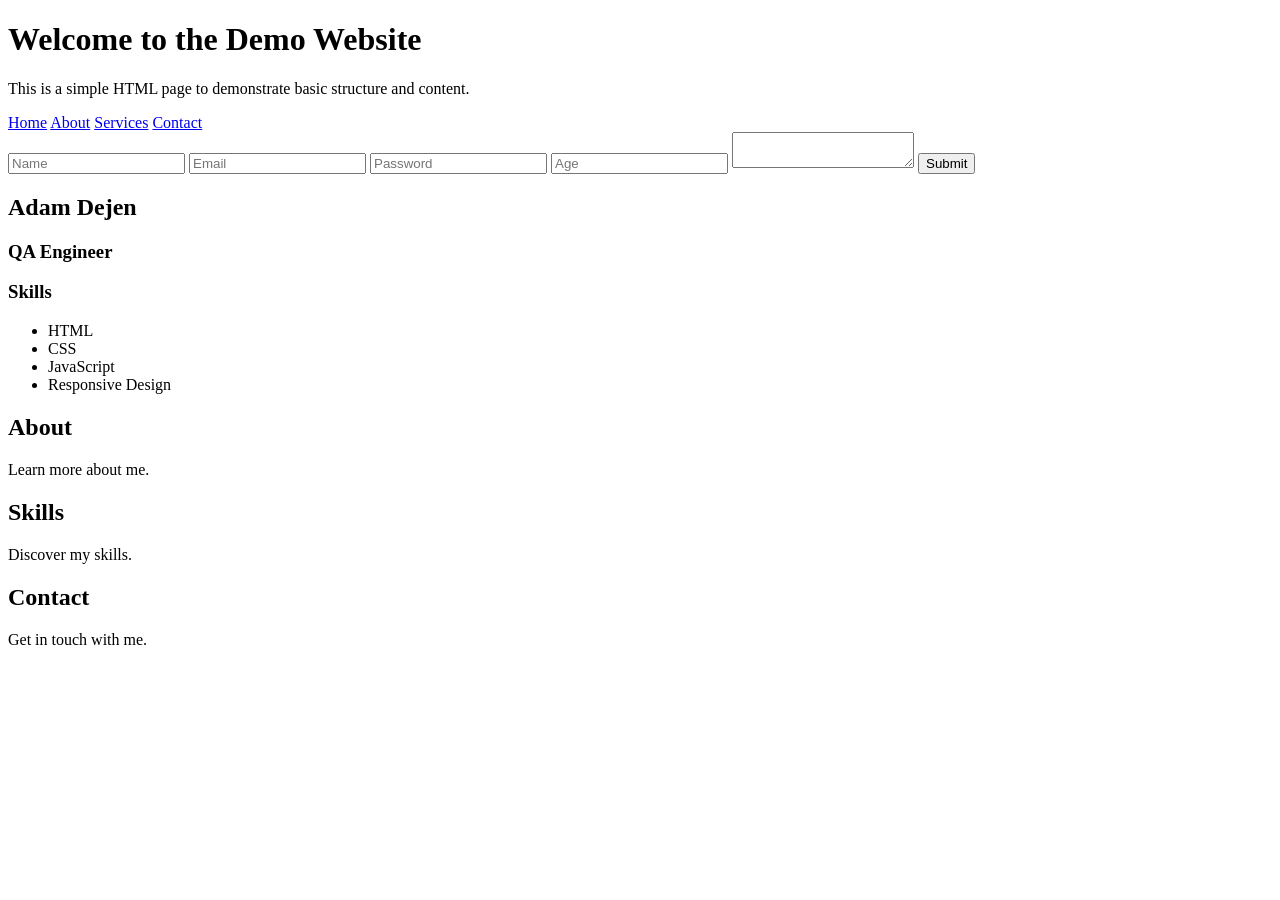
==== index.html @ d26d644c "Adding empty index.html" ====
<!DOCTYPE html>
<html lang="en">
<head>
    <meta charset="UTF-8">
    <meta name="viewport" content="width=device-width, initial-scale=1.0">
    <title>Demo Website</title>
    <link rel="stylesheet" href="stylestest.css">
</head>
<body>
    <h1>Welcome to the Demo Website</h1>
    <p>This is a simple HTML page to demonstrate basic structure and content.</p>
    <nav class="navbar">
        <a href="#home">Home</a>
        <a href="#about">About</a>
        <a href="#services">Services</a>
        <a href="#contact">Contact</a>
    </nav>
    <form>
        <input type="text" placeholder="Name">
        <input type="email" placeholder="Email">
        <input type="password" placeholder="Password">
        <input type="number" placeholder="Age">
        <textarea id="message" name="message"></textarea>      
        <button type="submit">Submit</button>

    </form>
    <section class="home" id="home">
        <div class="home-intro">
            <div class="home-text">
                <h1>Adam Dejen</h1>
                <h3>QA Engineer</h3>
            </div>
            <aside class="home-skills">
                <h3>Skills</h3>
                <ul>
                    <li>HTML</li>
                    <li>CSS</li>
                    <li>JavaScript</li>
                    <li>Responsive Design</li>
                </ul>
            </aside>
        </div>
    </section>
    <section class = "about" id="about">
        <h2>About</h2>
        <p>Learn more about me.</p>
    </section>
    <section class = "services" id="services">
        <h2>Skills</h2>
        <p>Discover my skills.</p>
    </section>
    <section class = "contact" id="contact">
        <h2>Contact</h2>
        <p>Get in touch with me.</p>
    </section>
</body>
</html>
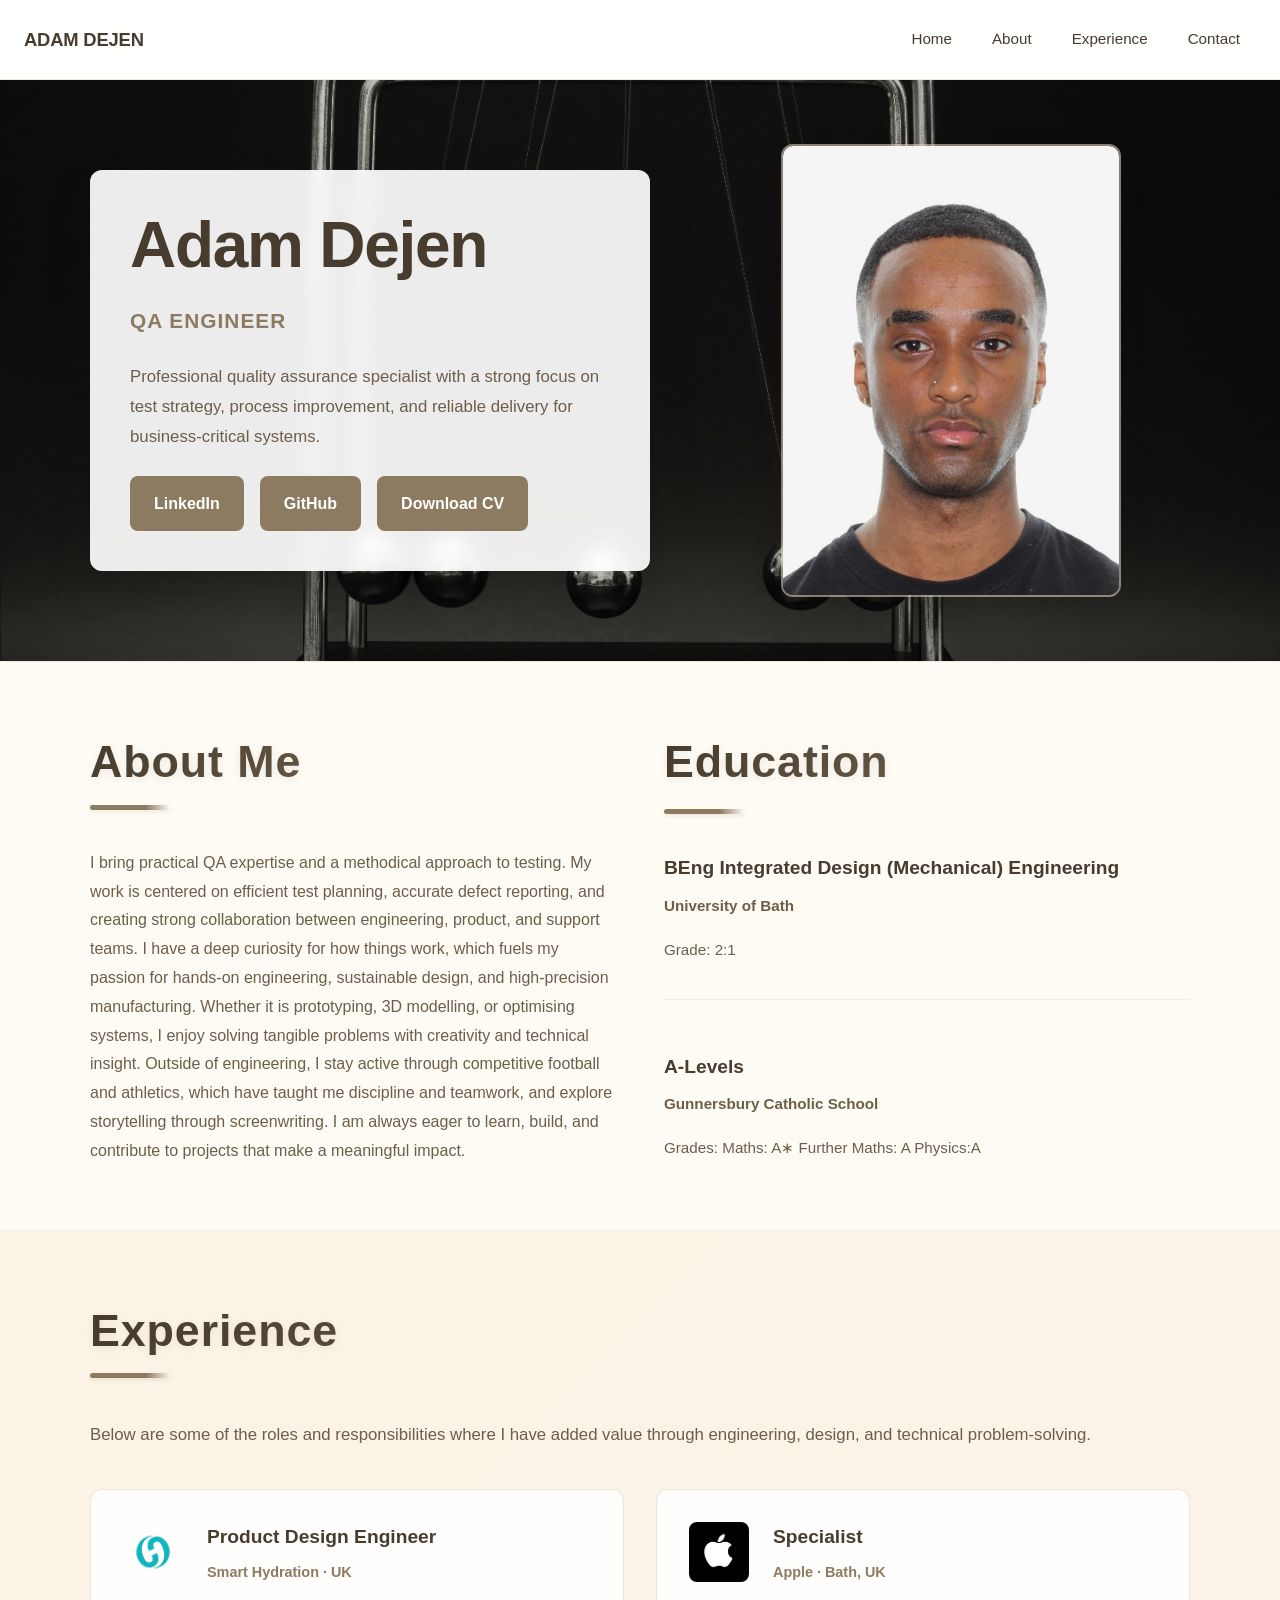
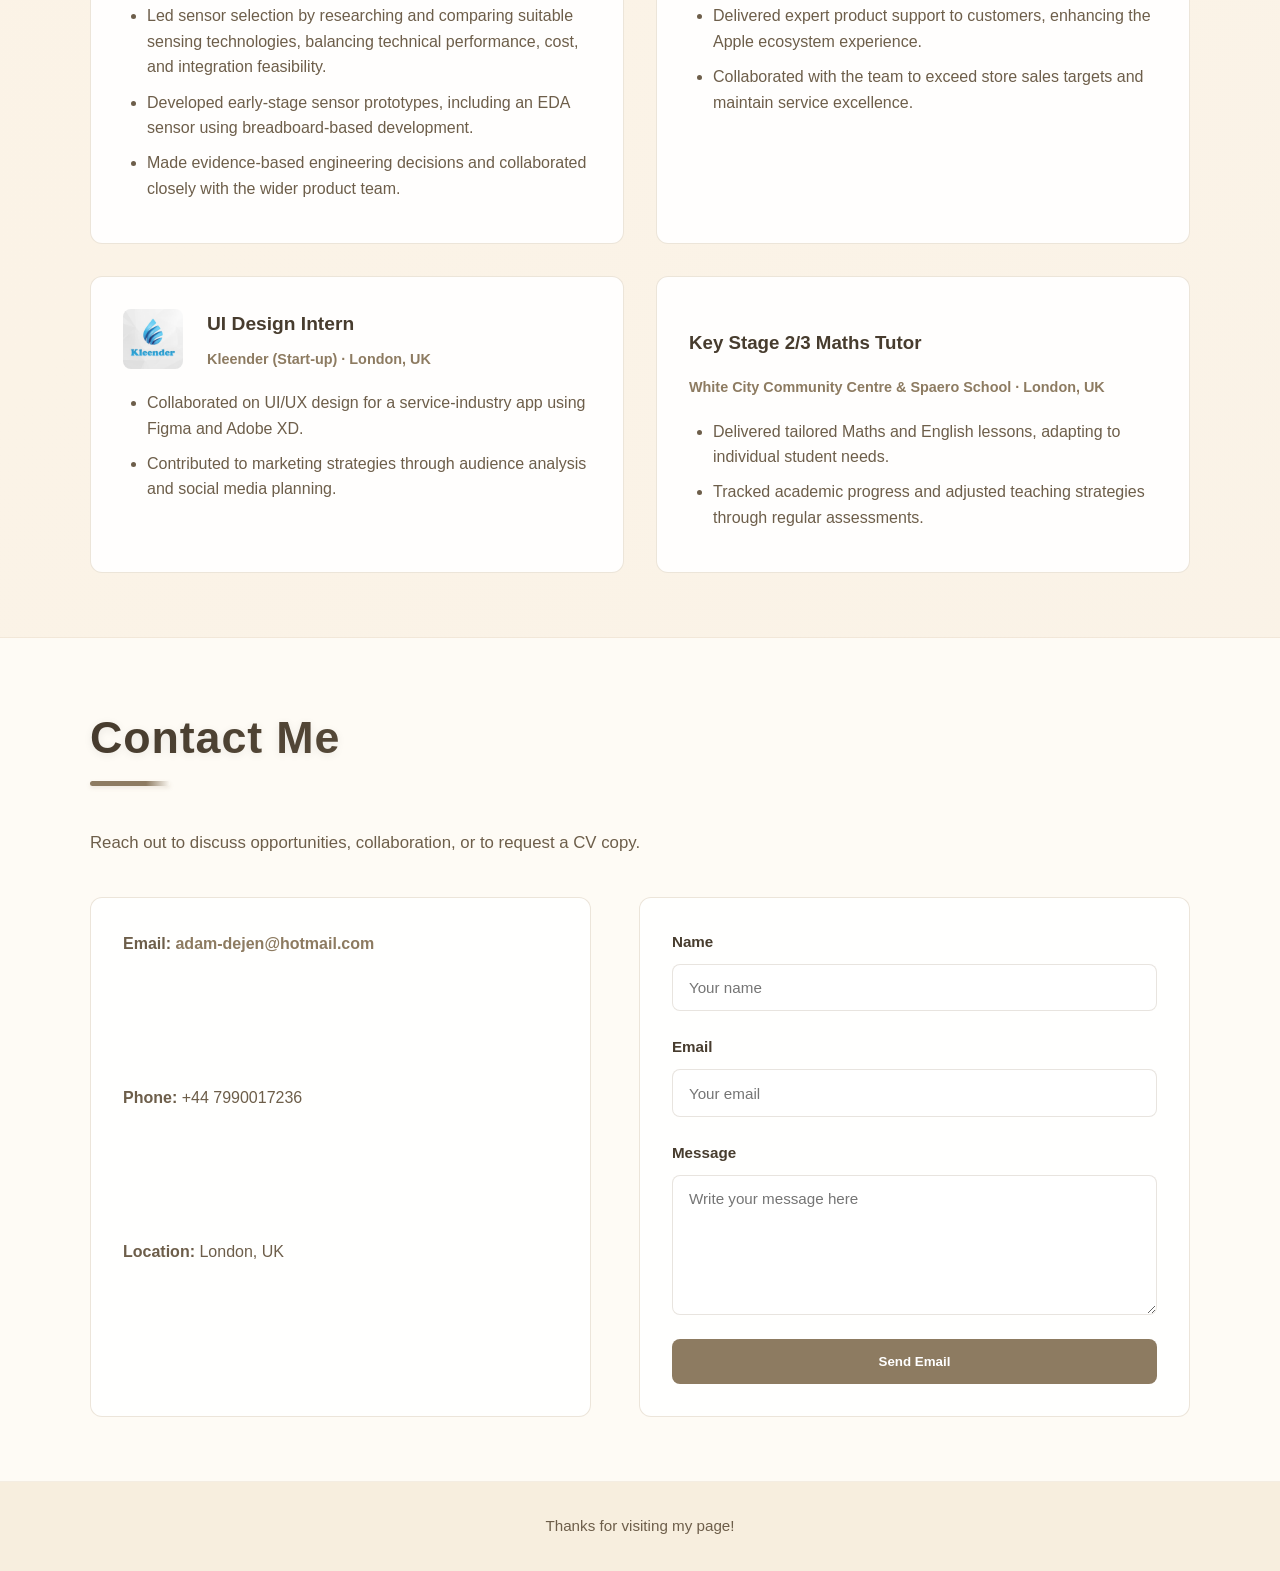
==== commit d3ecab05: "Cleaned up files before main merge" ====
--- a/index.html
+++ b/index.html
@@ -3,56 +3,208 @@
 <head>
     <meta charset="UTF-8">
     <meta name="viewport" content="width=device-width, initial-scale=1.0">
-    <title>Demo Website</title>
-    <link rel="stylesheet" href="stylestest.css">
+    <title>Adam Dejen | QA Engineer</title>
+    <link rel="stylesheet" href="styles.css">
 </head>
 <body>
-    <h1>Welcome to the Demo Website</h1>
-    <p>This is a simple HTML page to demonstrate basic structure and content.</p>
+    <!-- Navigation Bar -->
     <nav class="navbar">
-        <a href="#home">Home</a>
-        <a href="#about">About</a>
-        <a href="#services">Services</a>
-        <a href="#contact">Contact</a>
+        <a class="brand" href="#home">ADAM DEJEN</a>
+        <div class="nav-links">
+            <a href="#home">Home</a>
+            <a href="#about">About</a>
+            <a href="#experience">Experience</a>
+            <a href="#contact">Contact</a>
+        </div>
     </nav>
-    <form>
-        <input type="text" placeholder="Name">
-        <input type="email" placeholder="Email">
-        <input type="password" placeholder="Password">
-        <input type="number" placeholder="Age">
-        <textarea id="message" name="message"></textarea>      
-        <button type="submit">Submit</button>
-
-    </form>
-    <section class="home" id="home">
-        <div class="home-intro">
-            <div class="home-text">
+
+    <!-- Section 1: Header / Hero -->
+    <section id="home" class="section hero-section">
+        <!-- Background carousel wrapper: slides sit behind hero content -->
+        <div class="hero-bg" aria-hidden="true">
+            <!-- Active slide is visible; others are faded out by CSS -->
+            <div class="hero-slide active">
+                <img src="photos/pexels-jose-manuel-gonzalez-lupianez-photography-2656620-10424708.jpg" alt="Background image 1">
+            </div>
+            <div class="hero-slide">
+                <img src="photos/pexels-markusspiske-2004161.jpg" alt="Background image 2">
+            </div>
+            <div class="hero-slide">
+                <img src="photos/pexels-tima-miroshnichenko-9574397.jpg" alt="Background image 3">
+            </div>
+        </div>
+        <!-- Hero content sits on top of the sliding background images -->
+        <div class="section-content">
+            <div class="hero-left">
                 <h1>Adam Dejen</h1>
-                <h3>QA Engineer</h3>
-            </div>
-            <aside class="home-skills">
-                <h3>Skills</h3>
-                <ul>
-                    <li>HTML</li>
-                    <li>CSS</li>
-                    <li>JavaScript</li>
-                    <li>Responsive Design</li>
-                </ul>
-            </aside>
+                <p class="occupation">QA Engineer</p>
+                <p class="hero-description">Professional quality assurance specialist with a strong focus on test strategy, process improvement, and reliable delivery for business-critical systems.</p>
+                <!-- Hero social links and CV download button -->
+                <div class="social-links">
+                    <a href="https://www.linkedin.com/in/yourprofile" class="link-button" target="_blank" rel="noreferrer noopener">LinkedIn</a>
+                    <a href="https://github.com/yourprofile" class="link-button" target="_blank" rel="noreferrer noopener">GitHub</a>
+                    <!-- Download link points to actual CV file in root directory -->
+                    <!-- Download link to CV PDF file - triggers download instead of opening in browser -->
+                    <a href="Adam_Dejen CV.pdf" class="link-button" download>Download CV</a>
+                </div>
+            </div>
+            <div class="hero-right">
+                <div class="profile-frame">
+                    <img src="photos/4821_016605.jpg" alt="Adam Dejen profile photo">
+                </div>
+            </div>
         </div>
     </section>
-    <section class = "about" id="about">
-        <h2>About</h2>
-        <p>Learn more about me.</p>
+
+    <!-- Section 2: About -->
+    <section id="about" class="section about-section">
+        <div class="section-content">
+            <div class="about-left">
+                <h2>About Me</h2>
+                <p>I bring practical QA expertise and a methodical approach to testing. My work is centered on efficient test planning, accurate defect reporting, and creating strong collaboration between engineering, product, and support teams. I have a deep curiosity for how things work, which fuels my passion for hands-on engineering, sustainable design, and
+                high-precision manufacturing. Whether it is prototyping, 3D modelling, or optimising systems, I enjoy solving tangible
+                problems with creativity and technical insight.
+                Outside of engineering, I stay active through competitive football and athletics, which have taught me discipline and
+                teamwork, and explore storytelling through screenwriting. I am always eager to learn, build, and contribute to projects
+                that make a meaningful impact.</p>
+            </div>
+            <!-- Education qualifications section with university and secondary school details -->
+            <div class="about-right">
+                <h2>Education</h2>
+                <div class="qualification-item">
+                    <h3>BEng Integrated Design (Mechanical) Engineering</h3>
+                    <p class="qualification-meta">University of Bath</p>
+                    <p class="qualification-detail">Grade: 2:1 </p>
+                </div>
+                <div class="qualification-item">
+                    <h3>A-Levels</h3>
+                    <p class="qualification-meta">Gunnersbury Catholic School</p>
+                    <p class="qualification-detail">Grades: Maths: A∗ Further Maths: A Physics:A</p>
+                </div>
+            </div>
+        </div>
     </section>
-    <section class = "services" id="services">
-        <h2>Skills</h2>
-        <p>Discover my skills.</p>
+
+    <!-- Section 3: Experience -->
+   <section id="experience" class="section experience-section">
+    <div class="section-content">
+        <h2>Experience</h2>
+        <p class="section-subtitle">Below are some of the roles and responsibilities where I have added value through engineering, design, and technical problem‑solving.</p>
+
+        <div class="experience-grid">
+            <!-- Smart Hydration experience card with company logo -->
+            <article class="experience-card">
+                <div class="card-header">
+                    <img src="photos/Smart Hydration.webp" alt="Smart Hydration logo" class="company-logo">
+                    <div class="card-title-wrapper">
+                        <h3>Product Design Engineer</h3>
+                        <p class="meta">Smart Hydration · UK</p>
+                    </div>
+                </div>
+                <ul>
+                    <li>Led sensor selection by researching and comparing suitable sensing technologies, balancing technical performance, cost, and integration feasibility.</li>
+                    <li>Developed early‑stage sensor prototypes, including an EDA sensor using breadboard‑based development.</li>
+                    <li>Made evidence‑based engineering decisions and collaborated closely with the wider product team.</li>
+                </ul>
+            </article>
+
+            <!-- Apple experience card with company logo -->
+            <article class="experience-card">
+                <div class="card-header">
+                    <img src="photos/Apple.jpg" alt="Apple logo" class="company-logo">
+                    <div class="card-title-wrapper">
+                        <h3>Specialist</h3>
+                        <p class="meta">Apple · Bath, UK</p>
+                    </div>
+                </div>
+                <ul>
+                    <li>Delivered expert product support to customers, enhancing the Apple ecosystem experience.</li>
+                    <li>Collaborated with the team to exceed store sales targets and maintain service excellence.</li>
+                </ul>
+            </article>
+
+            <!-- Kleender experience card with company logo -->
+            <article class="experience-card">
+                <div class="card-header">
+                    <img src="photos/kleender.jpg" alt="Kleender logo" class="company-logo">
+                    <div class="card-title-wrapper">
+                        <h3>UI Design Intern</h3>
+                        <p class="meta">Kleender (Start‑up) · London, UK</p>
+                    </div>
+                </div>
+                <ul>
+                    <li>Collaborated on UI/UX design for a service‑industry app using Figma and Adobe XD.</li>
+                    <li>Contributed to marketing strategies through audience analysis and social media planning.</li>
+                </ul>
+            </article>
+
+            <article class="experience-card">
+                <h3>Key Stage 2/3 Maths Tutor</h3>
+                <p class="meta">White City Community Centre & Spaero School · London, UK</p>
+                <ul>
+                    <li>Delivered tailored Maths and English lessons, adapting to individual student needs.</li>
+                    <li>Tracked academic progress and adjusted teaching strategies through regular assessments.</li>
+                </ul>
+            </article>
+
+        </div>
+    </div>
+</section>
+
+    <!-- Section 4: Contact -->
+    <section id="contact" class="section contact-section">
+        <div class="section-content">
+            <h2>Contact Me</h2>
+            <p class="section-subtitle">Reach out to discuss opportunities, collaboration, or to request a CV copy.</p>
+            <div class="contact-grid">
+                <div class="contact-info">
+                    <p><strong>Email:</strong> <a href="mailto:adam-dejen@hotmail.com">adam-dejen@hotmail.com</a></p>
+                    <p><strong>Phone:</strong> +44 7990017236</p>
+                    <p><strong>Location:</strong> London, UK</p>
+                </div>
+                <form class="contact-form" action="mailto:adam-dejen@hotmail.com" method="post" enctype="text/plain">
+                    <label>
+                        Name
+                        <input type="text" name="name" placeholder="Your name" required>
+                    </label>
+                    <label>
+                        Email
+                        <input type="email" name="email" placeholder="Your email" required>
+                    </label>
+                    <label>
+                        Message
+                        <textarea name="message" rows="5" placeholder="Write your message here" required></textarea>
+                    </label>
+                    <button type="submit" class="button button-primary">Send Email</button>
+                </form>
+            </div>
+        </div>
     </section>
-    <section class = "contact" id="contact">
-        <h2>Contact</h2>
-        <p>Get in touch with me.</p>
-    </section>
+
+    <!-- Footer -->
+    <footer class="footer">
+        <p>Thanks for visiting my page!</p>
+    </footer>
+
+    <script>
+        // Collect all background slide containers for the carousel.
+        const heroSlides = document.querySelectorAll('.hero-slide');
+        // Track which slide is currently visible.
+        let heroIndex = 0;
+
+        // Display the slide at the chosen index and hide the others.
+        function showHeroSlide(index) {
+            heroSlides.forEach((slide, i) => {
+                slide.classList.toggle('active', i === index);
+            });
+            heroIndex = index;
+        }
+
+        // Rotate the background image every 4.5 seconds.
+        setInterval(() => {
+            const next = (heroIndex + 1) % heroSlides.length;
+            showHeroSlide(next);
+        }, 4500);
+    </script>
 </body>
-</html>
- +</html>
--- a/styles.css
+++ b/styles.css
@@ -0,0 +1,650 @@
+/* ============================================
+   ROOT VARIABLES - Color & Spacing
+   ============================================ */
+:root {
+    --text-dark: #473C2E;
+    --text-muted: #6D5E4A;
+    --accent: #8D7B61;
+    --border: #D9CBB5;
+    --bg-light: #FEF6E8;
+    --bg-cream: #F9F2E5;
+    --page-padding: 1.5rem;
+    --max-width: 1100px;
+    --radius: 12px;
+}
+
+/* Global styles for all elements */
+* {
+    box-sizing: border-box;
+}
+
+/* Smooth scrolling for anchor links */
+html {
+    scroll-behavior: smooth;
+}
+
+/* ============================================
+   BODY & GLOBAL
+   ============================================ */
+body {
+    margin: 0;
+    background: var(--bg-light);
+    color: var(--text-dark);
+    font-family: -apple-system, BlinkMacSystemFont, 'Segoe UI', 'Helvetica Neue', Arial, sans-serif;
+    line-height: 1.6;
+}
+
+/* ============================================
+   NAVIGATION - Sticky bar at top
+   ============================================ */
+.navbar {
+    position: sticky;
+    top: 0;
+    z-index: 100;
+    width: 100%;
+    background: rgba(255, 255, 255, 0.95);
+    backdrop-filter: blur(10px);
+    border-bottom: 1px solid rgba(217, 203, 181, 0.4);
+    display: flex;
+    justify-content: space-between;
+    align-items: center;
+    max-width: 100%;
+    padding: 1rem var(--page-padding);
+}
+
+.brand {
+    font-weight: 700;
+    font-size: 1.15rem;
+    color: var(--text-dark);
+    text-decoration: none;
+    letter-spacing: -0.01em;
+}
+
+.nav-links {
+    display: flex;
+    gap: 0.5rem;
+}
+
+.nav-links a {
+    color: var(--text-dark);
+    text-decoration: none;
+    padding: 0.7rem 1rem;
+    border-radius: 8px;
+    font-weight: 500;
+    font-size: 0.95rem;
+    transition: background 200ms ease;
+}
+
+.nav-links a:hover {
+    background: rgba(141, 123, 97, 0.1);
+}
+
+/* ============================================
+   SECTION STRUCTURE - Full-width sections
+   ============================================ */
+/* Each section covers full viewport width and has consistent padding */
+.section {
+    width: 100%;
+    padding: 4rem var(--page-padding);
+    border-bottom: 1px solid rgba(217, 203, 181, 0.3);
+    /* Prevents nav links from scrolling the section too far down */
+    scroll-margin-top: 5rem;
+}
+
+.section-content {
+    max-width: var(--max-width);
+    margin: 0 auto;
+}
+
+/* ============================================
+   SECTION 1: HERO
+   ============================================ */
+/* Hero section holds the carousel and the visible hero content above it. */
+.hero-section {
+    position: relative;
+    overflow: hidden;
+    background: linear-gradient(135deg, rgba(254, 246, 232, 0.85), rgba(249, 242, 229, 0.85));
+}
+
+/* Light overlay softens the carousel so text is easier to read. */
+.hero-section::before {
+    content: "";
+    position: absolute;
+    inset: 0;
+    background: rgba(255, 255, 255, 0.42);
+    pointer-events: none;
+    z-index: 0;
+}
+
+/* Wrapper for the carousel slides, fully covering the hero background. */
+.hero-bg {
+    position: absolute;
+    inset: 0;
+    z-index: 0;
+    display: block;
+}
+
+/* Each slide covers the full hero area and fades in/out by changing opacity. */
+.hero-slide {
+    position: absolute;
+    inset: 0;
+    opacity: 0;
+    transition: opacity 1.2s ease;
+}
+
+.hero-slide img {
+    width: 100%;
+    height: 100%;
+    object-fit: cover;
+    display: block;
+}
+
+.hero-slide.active {
+    opacity: 1;
+}
+
+.hero-section .section-content {
+    position: relative;
+    z-index: 1;
+    display: grid;
+    grid-template-columns: 1.2fr 1fr;
+    gap: 3rem;
+    align-items: center;
+}
+
+/* The intro content panel on top of the carousel, with a soft translucent background. */
+.hero-left {
+    display: grid;
+    gap: 1.5rem;
+    padding: 2.5rem;
+    max-width: min(560px, 100%);
+    border-radius: var(--radius);
+    background: rgba(255, 255, 255, 0.92);
+    box-shadow: 0 22px 50px rgba(0, 0, 0, 0.12);
+    backdrop-filter: blur(8px);
+}
+
+.hero-left h1 {
+    margin: 0;
+    font-size: clamp(2.5rem, 6vw, 4rem);
+    color: var(--text-dark);
+    line-height: 1.1;
+    font-weight: 700;
+    letter-spacing: -0.02em;
+}
+
+.occupation {
+    margin: 0;
+    font-size: 1.3rem;
+    color: var(--accent);
+    font-weight: 600;
+    letter-spacing: 0.05em;
+    text-transform: uppercase;
+}
+
+.hero-description {
+    margin: 0;
+    color: var(--text-muted);
+    font-size: 1.05rem;
+    line-height: 1.8;
+}
+
+.social-links {
+    display: flex;
+    gap: 1rem;
+    flex-wrap: wrap;
+}
+
+.link-button {
+    display: inline-block;
+    padding: 0.9rem 1.5rem;
+    background: var(--accent);
+    color: #fff;
+    text-decoration: none;
+    border-radius: 8px;
+    font-weight: 600;
+    transition: all 200ms ease;
+    border: none;
+    cursor: pointer;
+}
+
+.link-button:hover {
+    background: #7A6B52;
+    transform: translateY(-2px);
+    box-shadow: 0 6px 16px rgba(141, 123, 97, 0.2);
+}
+
+.hero-right {
+    display: flex;
+    justify-content: center;
+}
+
+.profile-frame {
+    width: 100%;
+    max-width: 340px;
+    aspect-ratio: 3 / 4;
+    border-radius: var(--radius);
+    overflow: hidden;
+    border: 2px solid rgba(217, 203, 181, 0.6);
+    box-shadow: 0 10px 30px rgba(0, 0, 0, 0.1);
+}
+
+.profile-frame img {
+    width: 100%;
+    height: 100%;
+    object-fit: cover;
+    display: block;
+}
+
+/* ============================================
+   SECTION 2: ABOUT
+   ============================================ */
+.about-section {
+    background: rgba(255, 255, 255, 0.6);
+}
+
+.about-section .section-content {
+    display: grid;
+    grid-template-columns: 1fr 1fr;
+    gap: 3rem;
+}
+
+.about-left,
+.about-right {
+    display: grid;
+    gap: 1.2rem;
+}
+
+.about-section h2 {
+    margin: 0 0 2rem;
+    font-size: 2.8rem;
+    background: linear-gradient(135deg, var(--text-dark) 0%, var(--accent) 100%);
+    -webkit-background-clip: text;
+    -webkit-text-fill-color: transparent;
+    background-clip: text;
+    font-weight: 700;
+    letter-spacing: 0.02em;
+    position: relative;
+    display: inline-block;
+    text-shadow: 0 2px 8px rgba(0, 0, 0, 0.08);
+}
+
+/* Accent line beneath section headings */
+.about-section h2::after {
+    content: "";
+    position: absolute;
+    bottom: -12px;
+    left: 0;
+    width: 80px;
+    height: 5px;
+    background: linear-gradient(90deg, var(--accent), var(--accent) 70%, transparent);
+    border-radius: 3px;
+    box-shadow: 0 2px 4px rgba(141, 123, 97, 0.15);
+}
+
+.about-section p {
+    margin: 0 0 1rem;
+    color: var(--text-muted);
+    line-height: 1.8;
+}
+
+.about-section p:last-child {
+    margin-bottom: 0;
+}
+
+.about-section ul {
+    margin: 0;
+    padding-left: 1.5rem;
+    list-style: disc;
+}
+
+.about-section li {
+    margin-bottom: 0.8rem;
+    color: var(--text-muted);
+    line-height: 1.7;
+}
+
+/* Styling for individual education qualifications within the about section */
+.qualification-item {
+    margin-bottom: 2rem;
+    padding-bottom: 2rem;
+    border-bottom: 1px solid rgba(217, 203, 181, 0.3);
+}
+
+.qualification-item:last-child {
+    border-bottom: none;
+    margin-bottom: 0;
+    padding-bottom: 0;
+}
+
+.qualification-item h3 {
+    margin: 0 0 0.5rem;
+    font-size: 1.2rem;
+    color: var(--text-dark);
+    font-weight: 700;
+}
+
+/* Metadata for education (institution and dates) */
+.qualification-meta {
+    margin: 0 0 0.5rem;
+    color: var(--accent);
+    font-weight: 600;
+    font-size: 0.95rem;
+}
+
+/* Additional education details (grade, notes) */
+.qualification-detail {
+    margin: 0;
+    color: var(--text-muted);
+    font-size: 0.95rem;
+}
+
+/* ============================================
+   SECTION 3: EXPERIENCE
+   ============================================ */
+.experience-section {
+    background: linear-gradient(135deg, rgba(249, 242, 229, 0.6), rgba(247, 241, 230, 0.6));
+}
+
+.experience-section .section-content {
+    display: grid;
+    gap: 2.5rem;
+}
+
+.experience-section h2 {
+    margin: 0 0 0.5rem;
+    font-size: 2.8rem;
+    background: linear-gradient(135deg, var(--text-dark) 0%, var(--accent) 100%);
+    -webkit-background-clip: text;
+    -webkit-text-fill-color: transparent;
+    background-clip: text;
+    font-weight: 700;
+    letter-spacing: 0.02em;
+    position: relative;
+    display: inline-block;
+    text-shadow: 0 2px 8px rgba(0, 0, 0, 0.08);
+}
+
+/* Accent line beneath experience heading */
+.experience-section h2::after {
+    content: "";
+    position: absolute;
+    bottom: -12px;
+    left: 0;
+    width: 80px;
+    height: 5px;
+    background: linear-gradient(90deg, var(--accent), var(--accent) 70%, transparent);
+    border-radius: 3px;
+    box-shadow: 0 2px 4px rgba(141, 123, 97, 0.15);
+}
+
+.section-subtitle {
+    margin: 0.5rem 0 0;
+    color: var(--text-muted);
+    font-size: 1.05rem;
+}
+
+.experience-grid {
+    display: grid;
+    grid-template-columns: 1fr 1fr;
+    gap: 2rem;
+}
+
+.experience-card {
+    background: rgba(255, 255, 255, 0.9);
+    border: 1px solid rgba(217, 203, 181, 0.5);
+    border-radius: var(--radius);
+    padding: 2rem;
+    transition: all 200ms ease;
+}
+
+.experience-card:hover {
+    border-color: var(--accent);
+    box-shadow: 0 4px 16px rgba(0, 0, 0, 0.05);
+}
+
+/* Header section combining company logo and job title information */
+.card-header {
+    display: flex;
+    gap: 1.5rem;
+    align-items: flex-start;
+    margin-bottom: 1.2rem;
+}
+
+/* Company logo displayed in the top-left corner of each card */
+.company-logo {
+    width: 60px;
+    height: 60px;
+    object-fit: contain;
+    border-radius: 8px;
+    flex-shrink: 0;
+}
+
+/* Wrapper for title and metadata to allow logo to sit beside it */
+.card-title-wrapper {
+    flex: 1;
+}
+
+.card-title-wrapper h3 {
+    margin: 0 0 0.5rem;
+    font-size: 1.2rem;
+    color: var(--text-dark);
+}
+
+.card-title-wrapper .meta {
+    margin: 0;
+}
+
+.meta {
+    margin: 0 0 1.2rem;
+    color: var(--accent);
+    font-size: 0.9rem;
+    font-weight: 600;
+}
+
+.experience-card ul {
+    margin: 0;
+    padding-left: 1.5rem;
+}
+
+.experience-card li {
+    margin-bottom: 0.6rem;
+    color: var(--text-muted);
+    line-height: 1.6;
+}
+
+/* ============================================
+   SECTION 4: CONTACT
+   ============================================ */
+.contact-section {
+    background: rgba(255, 255, 255, 0.6);
+}
+
+.contact-section .section-content {
+    display: grid;
+    gap: 2.5rem;
+}
+
+.contact-section h2 {
+    margin: 0 0 0.5rem;
+    font-size: 2.8rem;
+    background: linear-gradient(135deg, var(--text-dark) 0%, var(--accent) 100%);
+    -webkit-background-clip: text;
+    -webkit-text-fill-color: transparent;
+    background-clip: text;
+    font-weight: 700;
+    letter-spacing: 0.02em;
+    position: relative;
+    display: inline-block;
+    text-shadow: 0 2px 8px rgba(0, 0, 0, 0.08);
+}
+
+/* Accent line beneath contact heading */
+.contact-section h2::after {
+    content: "";
+    position: absolute;
+    bottom: -12px;
+    left: 0;
+    width: 80px;
+    height: 5px;
+    background: linear-gradient(90deg, var(--accent), var(--accent) 70%, transparent);
+    border-radius: 3px;
+    box-shadow: 0 2px 4px rgba(141, 123, 97, 0.15);
+}
+
+.contact-grid {
+    display: grid;
+    grid-template-columns: 1fr 1.1fr;
+    gap: 3rem;
+}
+
+.contact-info {
+    display: grid;
+    gap: 0.5rem;
+    background: rgba(255, 255, 255, 0.9);
+    border: 1px solid rgba(217, 203, 181, 0.5);
+    border-radius: var(--radius);
+    padding: 2rem;
+}
+
+.contact-info p {
+    margin: 0;
+    color: var(--text-muted);
+    line-height: 1.8;
+}
+
+.contact-info a {
+    color: var(--accent);
+    text-decoration: none;
+    font-weight: 600;
+}
+
+.contact-info a:hover {
+    text-decoration: underline;
+}
+
+.contact-form {
+    display: grid;
+    gap: 1.5rem;
+    background: rgba(255, 255, 255, 0.9);
+    border: 1px solid rgba(217, 203, 181, 0.5);
+    border-radius: var(--radius);
+    padding: 2rem;
+}
+
+.contact-form label {
+    display: grid;
+    gap: 0.6rem;
+    font-weight: 600;
+    color: var(--text-dark);
+    font-size: 0.95rem;
+}
+
+.contact-form input,
+.contact-form textarea {
+    width: 100%;
+    padding: 0.9rem 1rem;
+    border: 1px solid rgba(141, 123, 97, 0.2);
+    border-radius: 8px;
+    background: #fff;
+    color: var(--text-dark);
+    font-family: inherit;
+    font-size: 0.95rem;
+    transition: border-color 200ms ease;
+}
+
+.contact-form input:focus,
+.contact-form textarea:focus {
+    outline: none;
+    border-color: var(--accent);
+    box-shadow: 0 0 0 3px rgba(141, 123, 97, 0.1);
+}
+
+.contact-form textarea {
+    resize: vertical;
+    min-height: 140px;
+}
+
+.button {
+    display: inline-block;
+    padding: 0.95rem 1.75rem;
+    background: var(--accent);
+    color: #fff;
+    border: none;
+    border-radius: 8px;
+    font-weight: 600;
+    cursor: pointer;
+    transition: all 200ms ease;
+    text-decoration: none;
+}
+
+.button:hover {
+    background: #7A6B52;
+    transform: translateY(-2px);
+}
+
+.button-primary {
+    background: var(--accent);
+    color: #fff;
+}
+
+/* ============================================
+   FOOTER
+   ============================================ */
+.footer {
+    width: 100%;
+    padding: 2rem var(--page-padding);
+    background: rgba(217, 203, 181, 0.2);
+    text-align: center;
+    color: var(--text-muted);
+    font-size: 0.95rem;
+}
+
+.footer p {
+    margin: 0;
+}
+
+/* ============================================
+   RESPONSIVE
+   ============================================ */
+@media (max-width: 768px) {
+    .hero-section .section-content,
+    .about-section .section-content,
+    .contact-grid,
+    .experience-grid {
+        grid-template-columns: 1fr;
+    }
+
+    .section {
+        padding: 2.5rem var(--page-padding);
+    }
+}
+
+@media (max-width: 480px) {
+    .navbar {
+        flex-direction: column;
+        gap: 0.75rem;
+    }
+
+    .nav-links {
+        gap: 0.25rem;
+    }
+
+    .nav-links a {
+        padding: 0.6rem 0.8rem;
+        font-size: 0.9rem;
+    }
+
+    .hero-left h1 {
+        font-size: 1.8rem;
+    }
+
+    .social-links {
+        flex-direction: column;
+    }
+
+    .link-button {
+        width: 100%;
+        text-align: center;
+    }
+}
